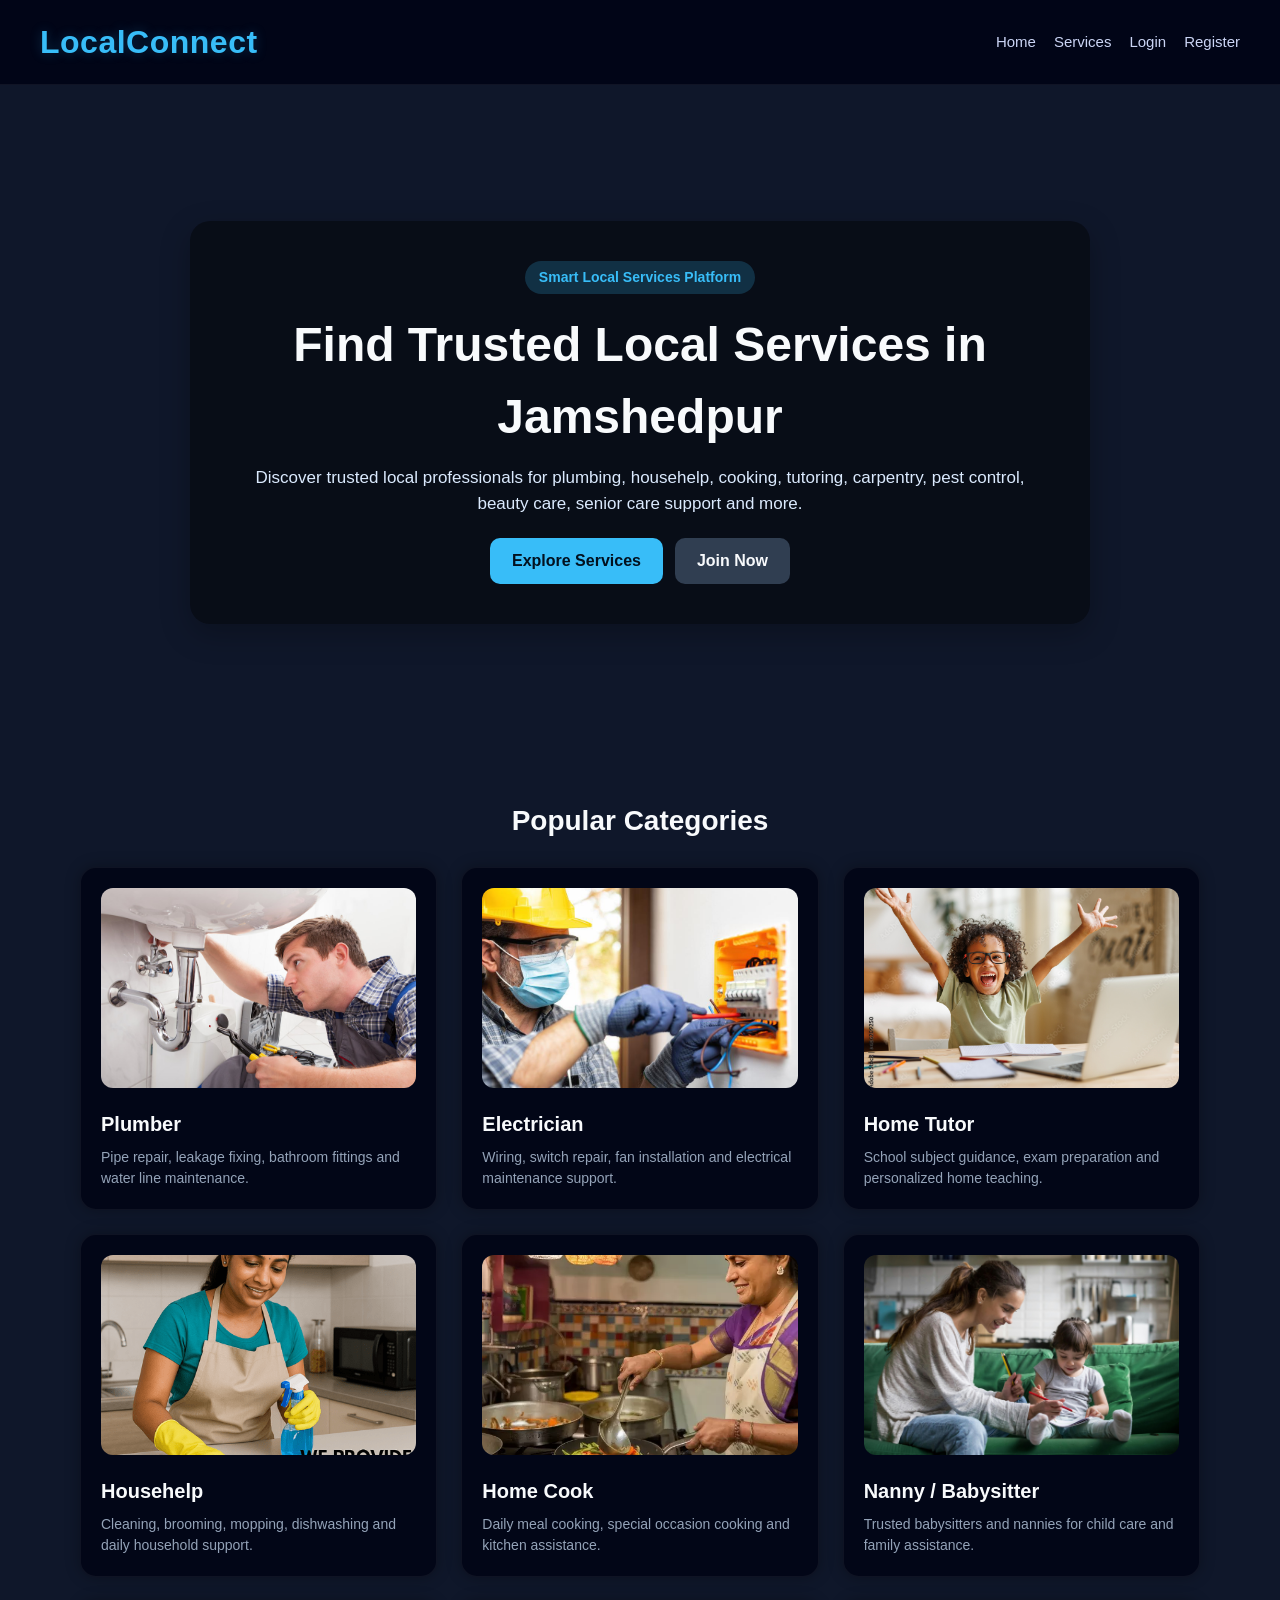
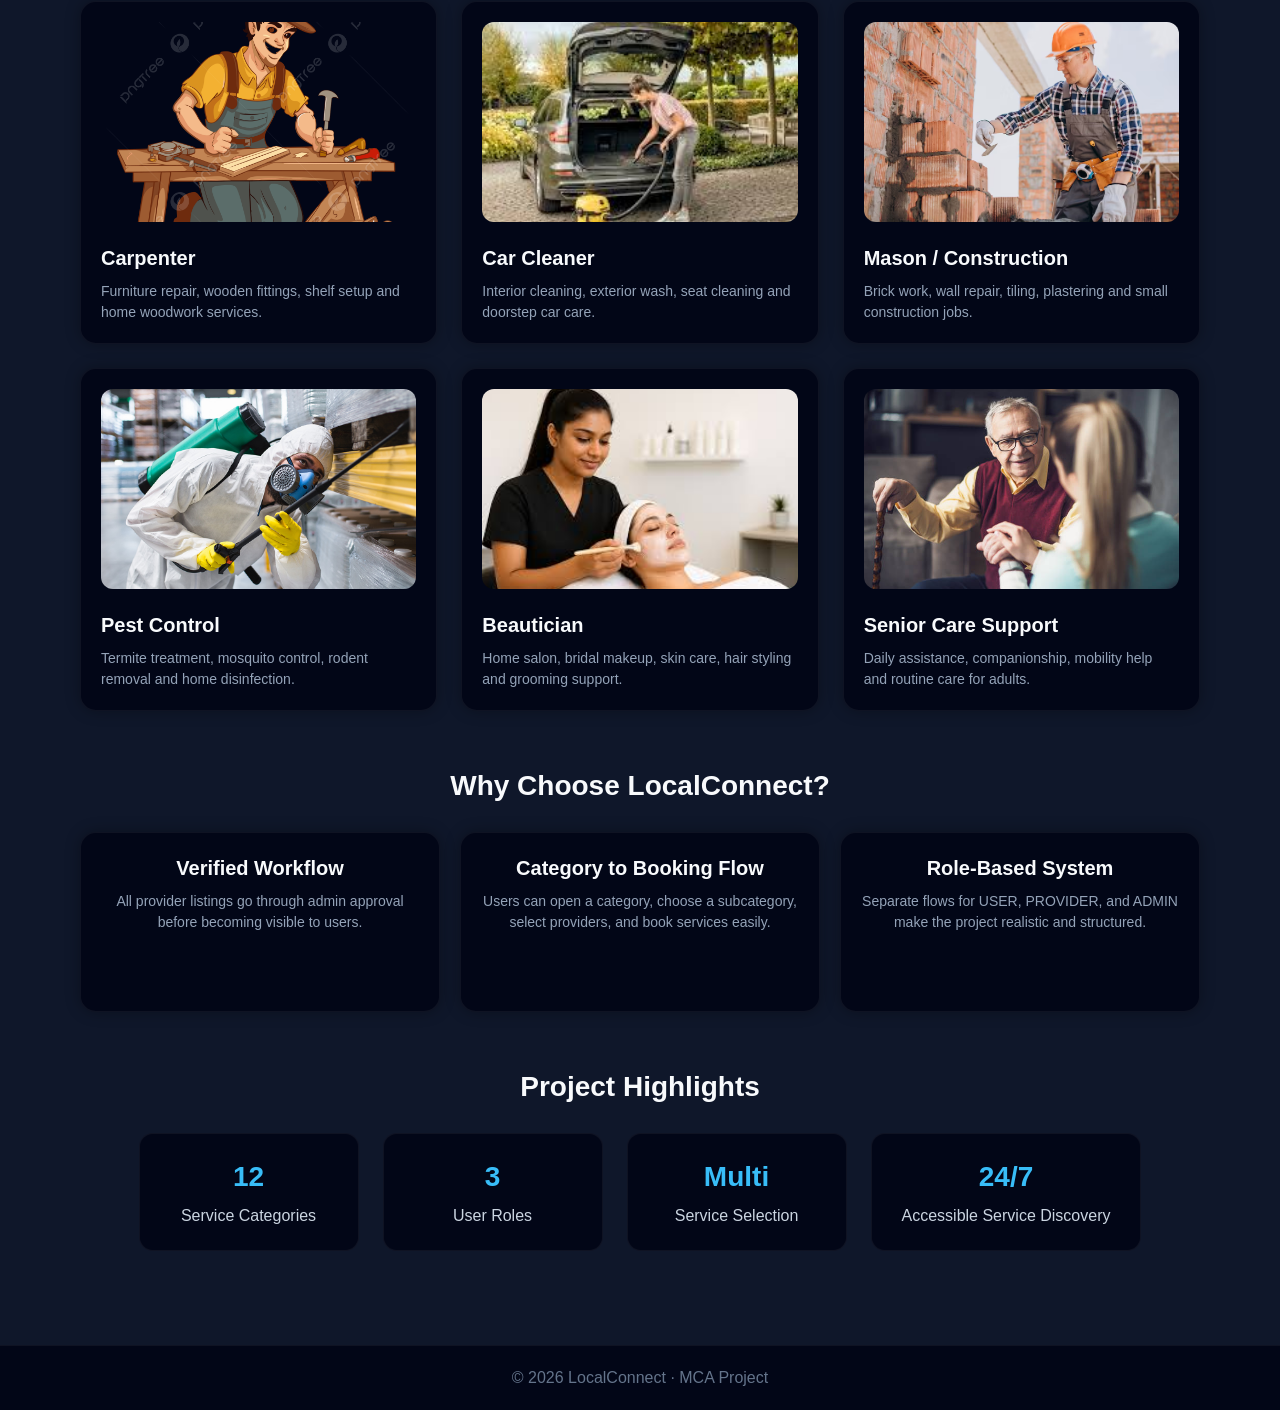
==== frontend/index.html @ 4f7c984b "Initial commit: Add existing project files" ====
<!DOCTYPE html>
<html lang="en">
<head>
    <meta charset="UTF-8">
    <meta name="viewport" content="width=device-width, initial-scale=1.0">
    <title>LocalConnect</title>
    <link rel="stylesheet" href="css/style.css">
</head>
<body>

<div id="navbar"></div>

<section class="hero-video">

    <!-- Video Slider -->
    <video class="bg-video active" autoplay muted loop playsinline>
        <source src="assets/videos/hero.mp4" type="video/mp4">
    </video>

    <video class="bg-video" autoplay muted loop playsinline>
        <source src="assets/videos/c1.mp4" type="video/mp4">
    </video>

    <video class="bg-video" autoplay muted loop playsinline>
        <source src="assets/videos/t1.mp4" type="video/mp4">
    </video>

    <video class="bg-video" autoplay muted loop playsinline>
        <source src="assets/videos/t2.mp4" type="video/mp4">
    </video>

    <video class="bg-video" autoplay muted loop playsinline>
        <source src="assets/videos/p1.mp4" type="video/mp4">
    </video>

    <div class="hero-overlay">
        <span class="badge">Smart Local Services Platform</span>
        <h1>Find Trusted Local Services in Jamshedpur</h1>
        <p>
            Discover trusted local professionals for plumbing, househelp, cooking, tutoring,
            carpentry, pest control, beauty care, senior care support and more.
        </p>
        <div class="hero-buttons">
            <a class="btn" href="pages/services.html">Explore Services</a>
            <a class="btn secondary-btn" href="pages/register.html">Join Now</a>
        </div>
    </div>
</section>

<div class="page">
    <section class="section">
        <h2 class="section-title">Popular Categories</h2>

        <div class="category-grid">

            <a class="card category-card" href="pages/category.html?name=Plumber">
                <img src="assets/images/plumber.jpeg" alt="Plumber" class="card-image">
                <h3>Plumber</h3>
                <p>Pipe repair, leakage fixing, bathroom fittings and water line maintenance.</p>
            </a>

            <a class="card category-card" href="pages/category.html?name=Electrician">
                <img src="assets/images/electrician.jpg" alt="Electrician" class="card-image">
                <h3>Electrician</h3>
                <p>Wiring, switch repair, fan installation and electrical maintenance support.</p>
            </a>

            <a class="card category-card" href="pages/category.html?name=Tutor">
                <img src="assets/images/TUTOR.jpg" alt="Tutor" class="card-image">
                <h3>Home Tutor</h3>
                <p>School subject guidance, exam preparation and personalized home teaching.</p>
            </a>

            <a class="card category-card" href="pages/category.html?name=Househelp">
                <img src="assets/images/househelp.png" alt="Househelp" class="card-image">
                <h3>Househelp</h3>
                <p>Cleaning, brooming, mopping, dishwashing and daily household support.</p>
            </a>

            <a class="card category-card" href="pages/category.html?name=Cook">
                <img src="assets/images/default-service.webp" alt="Cook" class="card-image">
                <h3>Home Cook</h3>
                <p>Daily meal cooking, special occasion cooking and kitchen assistance.</p>
            </a>

            <a class="card category-card" href="pages/category.html?name=Babysitter">
                <img src="assets/images/BABYSITTER.jpg" alt="Babysitter" class="card-image">
                <h3>Nanny / Babysitter</h3>
                <p>Trusted babysitters and nannies for child care and family assistance.</p>
            </a>

            <a class="card category-card" href="pages/category.html?name=Carpenter">
                <img src="assets/images/cc.png" alt="Carpenter" class="card-image">
                <h3>Carpenter</h3>
                <p>Furniture repair, wooden fittings, shelf setup and home woodwork services.</p>
            </a>

            <a class="card category-card" href="pages/category.html?name=Car Cleaner">
                <img src="assets/images/clener.jpg" alt="Car Cleaner" class="card-image">
                <h3>Car Cleaner</h3>
                <p>Interior cleaning, exterior wash, seat cleaning and doorstep car care.</p>
            </a>

            <a class="card category-card" href="pages/category.html?name=Mason">
                <img src="assets/images/mson.avif" alt="Mason / Construction" class="card-image">
                <h3>Mason / Construction</h3>
                <p>Brick work, wall repair, tiling, plastering and small construction jobs.</p>
            </a>

            <a class="card category-card" href="pages/category.html?name=Pest Control">
                <img src="assets/images/pest.jpg" alt="Pest Control" class="card-image">
                <h3>Pest Control</h3>
                <p>Termite treatment, mosquito control, rodent removal and home disinfection.</p>
            </a>

            <a class="card category-card" href="pages/category.html?name=Beautician">
                <img src="assets/images/bb.jpg" alt="Beautician" class="card-image">
                <h3>Beautician</h3>
                <p>Home salon, bridal makeup, skin care, hair styling and grooming support.</p>
            </a>

            <a class="card category-card" href="pages/category.html?name=Senior Care Support">
                <img src="assets/images/dd.jpg" alt="Senior Care Support" class="card-image">
                <h3>Senior Care Support</h3>
                <p>Daily assistance, companionship, mobility help and routine care for adults.</p>
            </a>

        </div>
    </section>

    <section class="section">
        <h2 class="section-title">Why Choose LocalConnect?</h2>
        <div class="grid">
            <div class="card feature-card">
                <h3>Verified Workflow</h3>
                <p>All provider listings go through admin approval before becoming visible to users.</p>
            </div>
            <div class="card feature-card">
                <h3>Category to Booking Flow</h3>
                <p>Users can open a category, choose a subcategory, select providers, and book services easily.</p>
            </div>
            <div class="card feature-card">
                <h3>Role-Based System</h3>
                <p>Separate flows for USER, PROVIDER, and ADMIN make the project realistic and structured.</p>
            </div>
        </div>
    </section>

    <section class="section">
        <h2 class="section-title">Project Highlights</h2>
        <div class="stats">
            <div class="stat-box">
                <h3>12</h3>
                <p>Service Categories</p>
            </div>
            <div class="stat-box">
                <h3>3</h3>
                <p>User Roles</p>
            </div>
            <div class="stat-box">
                <h3>Multi</h3>
                <p>Service Selection</p>
            </div>
            <div class="stat-box">
                <h3>24/7</h3>
                <p>Accessible Service Discovery</p>
            </div>
        </div>
    </section>
</div>

<div class="footer">
    © 2026 LocalConnect · MCA Project
</div>

<script src="js/main.js"></script>
<script>
    renderNavbar("navbar", "");
</script>
</body>
</html>
---- frontend/css/style.css ----
* {
    margin: 0;
    padding: 0;
    box-sizing: border-box;
    font-family: "Segoe UI", sans-serif;
}

:root {
    --bg-main: #0f172a;
    --bg-card: #020617;
    --bg-soft: #111827;
    --primary: #38bdf8;
    --primary-dark: #02111f;
    --text-main: #e2e8f0;
    --text-light: #f8fafc;
    --text-muted: #94a3b8;
    --danger: #ef4444;
    --success: #22c55e;
    --border: rgba(255,255,255,0.06);
}

body {
    background: var(--bg-main);
    color: var(--text-main);
    line-height: 1.5;
}

a {
    text-decoration: none;
    color: inherit;
}

.navbar {
    display: flex;
    justify-content: space-between;
    align-items: center;
    padding: 18px 40px;
    background: rgba(2, 6, 23, 0.96);
    position: sticky;
    top: 0;
    z-index: 100;
    border-bottom: 1px solid var(--border);
}

.logo {
    font-size: 32px;
    font-weight: 800;
    letter-spacing: 0.5px;
    color: var(--primary);
    text-shadow: 0 0 12px rgba(56, 189, 248, 0.25);
}

.nav-links {
    display: flex;
    gap: 18px;
    align-items: center;
    flex-wrap: wrap;
}

.nav-links a,
.nav-links button {
    color: #cbd5f5;
    background: transparent;
    border: none;
    cursor: pointer;
    font-size: 15px;
    transition: 0.3s;
}

.nav-links a:hover,
.nav-links button:hover {
    color: var(--primary);
}

.hero-video {
    position: relative;
    height: 75vh;
    overflow: hidden;
    display: flex;
    align-items: center;
    justify-content: center;
}

.bg-video {
    position: absolute;
    inset: 0;
    width: 100%;
    height: 100%;
    object-fit: cover;
    object-position: center 30%;
    opacity: 0;
    transition: opacity 1s ease-in-out;
    z-index: -1;
}

.bg-video.active {
    opacity: 1;
}
.hero-overlay {
    position: relative;
    z-index: 2;
    background: rgba(0, 0, 0, 0.45);
    padding: 40px;
    border-radius: 20px;
    text-align: center;
    max-width: 900px;
    width: 90%;
    margin: auto;
    box-shadow: 0 10px 30px rgba(0,0,0,0.25);
}

.badge {
    display: inline-block;
    margin-bottom: 15px;
    padding: 6px 14px;
    border-radius: 20px;
    background: rgba(56, 189, 248, 0.2);
    color: var(--primary);
    font-size: 14px;
    font-weight: 600;
}

.hero-overlay h1 {
    font-size: clamp(2rem, 5vw, 3rem);
    margin-bottom: 12px;
    color: var(--text-light);
}

.hero-overlay p {
    color: #dbeafe;
    margin-bottom: 22px;
    font-size: 17px;
}

.hero-buttons {
    display: flex;
    justify-content: center;
    gap: 12px;
    flex-wrap: wrap;
}

.btn,
.btn-primary {
    background: var(--primary);
    padding: 11px 22px;
    border-radius: 10px;
    color: var(--primary-dark);
    font-weight: 700;
    border: none;
    cursor: pointer;
    transition: 0.25s ease;
}

.btn:hover,
.btn-primary:hover {
    transform: translateY(-2px);
    opacity: 0.95;
}

.secondary-btn {
    background: rgba(51, 65, 85, 0.95);
    color: var(--text-light);
}

.danger {
    background: var(--danger);
    color: #fff;
}

.success {
    background: var(--success);
    color: #fff;
}

.page {
    max-width: 1200px;
    margin: 0 auto;
    padding: 40px;
}

.section {
    margin-bottom: 54px;
}

.section-title {
    text-align: center;
    margin-bottom: 25px;
    font-size: 28px;
    color: var(--text-light);
}

.left-align {
    text-align: left;
}

.subtext {
    color: var(--text-muted);
    margin-top: 6px;
}

.grid {
    display: grid;
    grid-template-columns: repeat(auto-fit, minmax(260px, 1fr));
    gap: 20px;
    align-items: stretch;
}

/* EXACTLY 3 PER ROW ON DESKTOP */
.category-grid {
    display: grid;
    grid-template-columns: repeat(3, minmax(0, 1fr));
    gap: 24px;
}

@media (max-width: 980px) {
    .category-grid {
        grid-template-columns: repeat(2, 1fr);
    }
}

@media (max-width: 640px) {
    .category-grid {
        grid-template-columns: 1fr;
    }
}

.card {
    background: var(--bg-card);
    padding: 20px;
    border-radius: 16px;
    width: 100%;
    box-shadow: 0 0 15px rgba(0,0,0,0.3);
    transition: 0.3s;
    border: 1px solid rgba(255,255,255,0.05);
}

.card:hover {
    transform: translateY(-5px);
    border-color: rgba(56, 189, 248, 0.35);
}

.category-card {
    display: block;
}

.category-card:hover {
    transform: translateY(-6px) scale(1.01);
    border-color: rgba(56, 189, 248, 0.45);
}

.card-image {
    width: 100%;
    height: 200px;
    object-fit: cover;
    border-radius: 12px;
    margin-bottom: 14px;
}

.card h3 {
    margin-bottom: 8px;
    color: var(--text-light);
    font-size: 20px;
}

.card p {
    color: var(--text-muted);
    font-size: 14px;
}

.feature-card {
    text-align: center;
    min-height: 180px;
}

.topbar {
    display: flex;
    justify-content: space-between;
    align-items: center;
    margin-bottom: 24px;
    gap: 18px;
    flex-wrap: wrap;
}

.actions {
    margin-top: 12px;
    display: flex;
    gap: 10px;
    flex-wrap: wrap;
}

.stats {
    display: flex;
    justify-content: center;
    gap: 24px;
    flex-wrap: wrap;
}

.stat-box {
    background: var(--bg-card);
    padding: 22px 30px;
    border-radius: 14px;
    text-align: center;
    min-width: 220px;
    border: 1px solid rgba(255,255,255,0.05);
}

.stat-box h3 {
    color: var(--primary);
    font-size: 28px;
    margin-bottom: 6px;
}

.stat-box p {
    color: #cbd5e1;
}

.auth-box {
    background: var(--bg-card);
    padding: 30px;
    max-width: 520px;
    margin: 60px auto;
    border-radius: 14px;
    border: 1px solid rgba(255,255,255,0.05);
}

.wide-box {
    max-width: 560px;
}

.auth-box h2 {
    color: var(--primary);
    margin-bottom: 18px;
    text-align: center;
}

.auth-box input,
.auth-box textarea,
.auth-box select {
    width: 100%;
    padding: 12px;
    margin-bottom: 12px;
    border-radius: 8px;
    background: var(--bg-main);
    color: white;
    outline: none;
    border: 1px solid var(--border);
}

.auth-box textarea {
    min-height: 110px;
}

.auth-box button {
    width: 100%;
    background: var(--primary);
    padding: 12px;
    border-radius: 10px;
    color: var(--primary-dark);
    font-weight: 700;
    border: none;
    cursor: pointer;
}

.footer {
    text-align: center;
    padding: 20px;
    background: var(--bg-card);
    color: #64748b;
    border-top: 1px solid rgba(255,255,255,0.05);
}

/* CATEGORY PAGE */
.subcategory-card {
    cursor: pointer;
}

.subcategory-card.active {
    border-color: var(--primary);
    box-shadow: 0 0 0 1px rgba(56,189,248,0.3);
}

.selected-count {
    color: #f8fafc;
    font-weight: 700;
    font-size: 16px;
}

.selected-count {
    color: var(--text-light);
    font-weight: 600;
}

.selection-row {
    display: flex;
    align-items: center;
    justify-content: space-between;
    gap: 12px;
    margin-top: 12px;
    flex-wrap: wrap;
}

.checkbox-wrap {
    display: flex;
    align-items: center;
    gap: 8px;
    color: var(--text-light);
}

.status-pill {
    display: inline-block;
    padding: 6px 10px;
    border-radius: 999px;
    background: rgba(56, 189, 248, 0.15);
    color: var(--primary);
    font-size: 12px;
    font-weight: 700;
    margin-bottom: 10px;
}

.info-message {
    margin-top: 14px;
    color: var(--primary);
    text-align: center;
}

@media (max-width: 768px) {
    .hero-overlay p {
        font-size: 15px;
    }

    .page {
        padding: 20px;
    }

    .navbar {
        flex-direction: column;
        gap: 14px;
    }

    .hero-video {
        height: 70vh;
    }

    .service-toolbar {
        align-items: stretch;
    }
}
.toolbar-actions {
    display: flex;
    gap: 12px;
    flex-wrap: wrap;
    margin-top: 10px;
}

.toolbar-btn {
    min-width: 220px;
    padding: 14px 22px;
    border: none;
    border-radius: 12px;
    font-size: 15px;
    font-weight: 700;
    cursor: pointer;
    transition: 0.25s ease;
}

.toolbar-btn:hover {
    transform: translateY(-2px);
    opacity: 0.96;
}

.primary-toolbar-btn {
    background: #38bdf8;
    color: #02111f;
}

.danger-toolbar-btn {
    background: #ef4444;
    color: #ffffff;
}
.category-layout {
    display: grid;
    grid-template-columns: 320px 1fr;
    gap: 24px;
    align-items: start;
}

.subcategory-panel,
.provider-panel {
    min-width: 0;
}

.subcategory-list {
    display: flex;
    flex-direction: column;
    gap: 12px;
}

.subcategory-item {
    width: 100%;
    display: flex;
    align-items: center;
    justify-content: space-between;
    gap: 12px;
    background: #020617;
    color: #e2e8f0;
    border: 1px solid rgba(255,255,255,0.06);
    border-radius: 14px;
    padding: 16px 18px;
    cursor: pointer;
    transition: 0.25s ease;
    text-align: left;
}

.subcategory-item:hover,
.subcategory-item.active {
    border-color: rgba(56, 189, 248, 0.45);
    background: #111827;
    transform: translateY(-1px);
}

.subcategory-name {
    font-weight: 700;
}

.subcategory-arrow {
    color: #38bdf8;
    font-size: 22px;
    line-height: 1;
}

.service-list-view {
    display: flex;
    flex-direction: column;
    gap: 16px;
}

.service-row {
    display: grid;
    grid-template-columns: 120px 1fr;
    gap: 16px;
    background: #020617;
    border: 1px solid rgba(255,255,255,0.06);
    border-radius: 16px;
    padding: 16px;
    align-items: start;
}

.service-row-image-wrap {
    width: 120px;
    height: 120px;
}

.service-row-image {
    width: 100%;
    height: 100%;
    object-fit: cover;
    border-radius: 12px;
}

.service-row-content {
    min-width: 0;
}

.service-row-top {
    display: flex;
    justify-content: space-between;
    gap: 16px;
    align-items: flex-start;
    flex-wrap: wrap;
    margin-bottom: 8px;
}

.service-row-title {
    margin: 6px 0 4px;
    color: #f8fafc;
    font-size: 22px;
}

.service-provider-name {
    color: #38bdf8;
    font-weight: 700;
    font-size: 15px;
}

.service-price {
    font-size: 22px;
    font-weight: 800;
    color: #f8fafc;
    white-space: nowrap;
}

.service-meta {
    color: #cbd5e1;
    margin-bottom: 8px;
    font-size: 14px;
}

.service-description {
    color: #94a3b8;
    margin-bottom: 14px;
    font-size: 14px;
}

.service-row-actions {
    display: flex;
    justify-content: space-between;
    gap: 12px;
    flex-wrap: wrap;
    align-items: center;
}

.row-book-btn {
    background: #38bdf8;
    color: #02111f;
    border: none;
    border-radius: 10px;
    padding: 12px 18px;
    font-weight: 700;
    cursor: pointer;
    min-width: 140px;
}

.toolbar-actions {
    display: flex;
    gap: 12px;
    flex-wrap: wrap;
    margin-top: 10px;
}

.toolbar-btn {
    min-width: 220px;
    padding: 14px 22px;
    border: none;
    border-radius: 12px;
    font-size: 15px;
    font-weight: 700;
    cursor: pointer;
    transition: 0.25s ease;
}

.toolbar-btn:hover {
    transform: translateY(-2px);
    opacity: 0.96;
}

.primary-toolbar-btn {
    background: #38bdf8;
    color: #02111f;
}

.danger-toolbar-btn {
    background: #ef4444;
    color: #ffffff;
}

@media (max-width: 980px) {
    .category-layout {
        grid-template-columns: 1fr;
    }
}

@media (max-width: 640px) {
    .service-row {
        grid-template-columns: 1fr;
    }

    .service-row-image-wrap {
        width: 100%;
        height: 180px;
    }
}
.subcategory-list {
    display: flex;
    flex-direction: column;
    gap: 12px;
}

.subcategory-item {
    padding: 16px;
    background: #020617;
    border: 1px solid rgba(255,255,255,0.05);
    border-radius: 12px;
    cursor: pointer;
    display: flex;
    justify-content: space-between;
    font-weight: 600;
}

.subcategory-item:hover {
    border-color: #38bdf8;
    transform: translateY(-2px);
}
.category-video {
    position: relative;
    height: 300px;
    overflow: hidden;
}

.category-layout {
    display: grid;
    grid-template-columns: 300px 1fr;
    gap: 20px;
}

.subcategory-list {
    display: flex;
    flex-direction: column;
    gap: 10px;
}

.subcategory-item {
    padding: 12px;
    background: #020617;
    border-radius: 10px;
    cursor: pointer;
}

.service-list-view {
    display: flex;
    flex-direction: column;
    gap: 15px;
}

.service-row {
    display: flex;
    gap: 15px;
    padding: 15px;
    background: #020617;
    border-radius: 12px;
}

.service-row-image {
    width: 100px;
    height: 100px;
    object-fit: cover;
}
.category-hero {
    position: relative;
    min-height: 260px;
    overflow: hidden;
    display: flex;
    align-items: flex-end;
    justify-content: flex-start;
    background: #020617;
}

.category-hero-overlay {
    position: relative;
    z-index: 2;
    width: 100%;
    padding: 48px 40px;
    background: linear-gradient(to top, rgba(2, 6, 23, 0.85), rgba(2, 6, 23, 0.35));
    color: #f8fafc;
}

.category-layout {
    display: grid;
    grid-template-columns: 320px 1fr;
    gap: 24px;
    align-items: start;
}

.subcategory-panel,
.provider-panel {
    min-width: 0;
}

.subcategory-list {
    display: flex;
    flex-direction: column;
    gap: 12px;
}

.subcategory-item {
    width: 100%;
    display: flex;
    align-items: center;
    justify-content: space-between;
    gap: 12px;
    background: #020617;
    color: #e2e8f0;
    border: 1px solid rgba(255,255,255,0.06);
    border-radius: 14px;
    padding: 16px 18px;
    cursor: pointer;
    transition: 0.25s ease;
    text-align: left;
}

.subcategory-item:hover,
.subcategory-item.active {
    border-color: rgba(56, 189, 248, 0.45);
    background: #111827;
    transform: translateY(-1px);
}

.subcategory-name {
    font-weight: 700;
}

.subcategory-arrow {
    color: #38bdf8;
    font-size: 22px;
    line-height: 1;
}

.service-list-view {
    display: flex;
    flex-direction: column;
    gap: 16px;
}

.service-row {
    display: grid;
    grid-template-columns: 120px 1fr;
    gap: 16px;
    background: #020617;
    border: 1px solid rgba(255,255,255,0.06);
    border-radius: 16px;
    padding: 16px;
    align-items: start;
}

.service-row-image-wrap {
    width: 120px;
    height: 120px;
}

.service-row-image {
    width: 100%;
    height: 100%;
    object-fit: cover;
    border-radius: 12px;
}

.service-row-content {
    min-width: 0;
}

.service-row-top {
    display: flex;
    justify-content: space-between;
    gap: 16px;
    align-items: flex-start;
    flex-wrap: wrap;
    margin-bottom: 8px;
}

.service-row-title {
    margin: 6px 0 4px;
    color: #f8fafc;
    font-size: 22px;
}

.service-provider-name {
    color: #38bdf8;
    font-weight: 700;
    font-size: 15px;
}

.service-price {
    font-size: 22px;
    font-weight: 800;
    color: #f8fafc;
    white-space: nowrap;
}

.service-meta {
    color: #cbd5e1;
    margin-bottom: 8px;
    font-size: 14px;
}

.service-description {
    color: #94a3b8;
    margin-bottom: 14px;
    font-size: 14px;
}

.service-row-actions {
    display: flex;
    justify-content: space-between;
    gap: 12px;
    flex-wrap: wrap;
    align-items: center;
}

.row-book-btn {
    background: #38bdf8;
    color: #02111f;
    border: none;
    border-radius: 10px;
    padding: 12px 18px;
    font-weight: 700;
    cursor: pointer;
    min-width: 140px;
}

.toolbar-actions {
    display: flex;
    gap: 12px;
    flex-wrap: wrap;
    margin-top: 10px;
}

.toolbar-btn {
    min-width: 220px;
    padding: 14px 22px;
    border: none;
    border-radius: 12px;
    font-size: 15px;
    font-weight: 700;
    cursor: pointer;
    transition: 0.25s ease;
}

.toolbar-btn:hover {
    transform: translateY(-2px);
    opacity: 0.96;
}

.primary-toolbar-btn {
    background: #38bdf8;
    color: #02111f;
}

.danger-toolbar-btn {
    background: #ef4444;
    color: #ffffff;
}

.selected-count {
    color: #f8fafc;
    font-weight: 700;
    font-size: 16px;
    margin-top: 8px;
}

.info-message {
    margin-top: 14px;
    color: #38bdf8;
}

@media (max-width: 980px) {
    .category-layout {
        grid-template-columns: 1fr;
    }
}

@media (max-width: 640px) {
    .service-row {
        grid-template-columns: 1fr;
    }

    .service-row-image-wrap {
        width: 100%;
        height: 180px;
    }
}
.services-grid-beautiful {
    display: grid;
    grid-template-columns: repeat(auto-fit, minmax(360px, 1fr));
    gap: 24px;
}

.service-beauty-card {
    background: #020617;
    border: 1px solid rgba(255,255,255,0.06);
    border-radius: 18px;
    overflow: hidden;
    box-shadow: 0 12px 28px rgba(0,0,0,0.28);
    transition: transform 0.25s ease, border-color 0.25s ease;
}

.service-beauty-card:hover {
    transform: translateY(-4px);
    border-color: rgba(56, 189, 248, 0.35);
}

.service-beauty-image-wrap {
    position: relative;
    width: 100%;
    height: 230px;
    background: #0f172a;
}

.service-beauty-image {
    width: 100%;
    height: 100%;
    object-fit: cover;
    display: block;
}

.service-badge {
    position: absolute;
    top: 14px;
    left: 14px;
    background: rgba(2, 132, 199, 0.92);
    color: #fff;
    font-size: 12px;
    font-weight: 700;
    padding: 7px 12px;
    border-radius: 999px;
}

.service-beauty-content {
    padding: 20px;
}

.service-beauty-top {
    display: flex;
    justify-content: space-between;
    align-items: flex-start;
    gap: 16px;
    margin-bottom: 12px;
}

.service-beauty-top h3 {
    margin: 8px 0 6px;
    color: #f8fafc;
    font-size: 20px;
    line-height: 1.3;
}

.provider-line {
    color: #38bdf8;
    font-weight: 600;
    margin: 0;
}

.price-box {
    color: #f8fafc;
    font-size: 28px;
    font-weight: 800;
    white-space: nowrap;
}

.service-chip {
    display: inline-block;
    background: rgba(56, 189, 248, 0.14);
    color: #38bdf8;
    font-size: 12px;
    font-weight: 700;
    padding: 7px 12px;
    border-radius: 999px;
}

.service-meta-line {
    display: flex;
    gap: 18px;
    flex-wrap: wrap;
    color: #cbd5e1;
    font-size: 14px;
    margin-bottom: 12px;
}

.service-desc {
    color: #94a3b8;
    font-size: 15px;
    line-height: 1.6;
    margin-bottom: 18px;
}

.service-actions-row {
    display: flex;
    justify-content: flex-end;
}

.primary-action-btn {
    background: #38bdf8;
    color: #02111f;
    border: none;
    border-radius: 12px;
    padding: 12px 20px;
    font-weight: 800;
    cursor: pointer;
    transition: transform 0.2s ease, opacity 0.2s ease;
}

.primary-action-btn:hover {
    transform: translateY(-2px);
    opacity: 0.96;
}

@media (max-width: 540px) {
    .services-grid-beautiful {
        grid-template-columns: 1fr;
    }

    .service-beauty-image-wrap {
        height: 200px;
    }

    .service-beauty-top {
        flex-direction: column;
    }

    .price-box {
        font-size: 24px;
    }
}
.success-page-card {
    max-width: 760px;
    margin: 30px auto;
    background: #020617;
    border: 1px solid rgba(255,255,255,0.06);
    border-radius: 22px;
    padding: 36px 30px;
    text-align: center;
    box-shadow: 0 18px 40px rgba(0,0,0,0.28);
}

.success-icon {
    width: 84px;
    height: 84px;
    margin: 0 auto 18px;
    border-radius: 50%;
    background: rgba(34, 197, 94, 0.14);
    color: #22c55e;
    display: flex;
    align-items: center;
    justify-content: center;
    font-size: 42px;
    font-weight: 900;
}

.success-page-card h1 {
    color: #f8fafc;
    font-size: 40px;
    margin-bottom: 12px;
}

.success-message {
    color: #cbd5e1;
    font-size: 18px;
    margin-bottom: 24px;
}

.success-details-box {
    background: #0f172a;
    border: 1px solid rgba(255, 255, 255, 0.06);
    border-radius: 16px;
    padding: 22px;
}
.success-actions {
    justify-content: center;
    gap: 14px;
    margin-top: 18px;
    flex-wrap: wrap;
}
.dashboard-hero {
    background: linear-gradient(135deg, rgba(56, 189, 248, 0.16), rgba(2, 6, 23, 0.96));
    border: 1px solid rgba(255,255,255,0.06);
    border-radius: 24px;
    padding: 30px;
    margin-bottom: 28px;
    display: flex;
    justify-content: space-between;
    align-items: center;
    gap: 20px;
    flex-wrap: wrap;
    box-shadow: 0 16px 36px rgba(0,0,0,0.25);
}

.dashboard-hero h1 {
    font-size: clamp(2rem, 4vw, 3rem);
    color: #f8fafc;
    margin: 12px 0 8px;
}

.dashboard-hero-actions {
    display: flex;
    gap: 12px;
    flex-wrap: wrap;
}

.dashboard-stats {
    display: grid;
    grid-template-columns: repeat(4, minmax(0, 1fr));
    gap: 18px;
}

.dashboard-stat-card {
    background: #020617;
    border: 1px solid rgba(255,255,255,0.06);
    border-radius: 18px;
    padding: 22px;
    box-shadow: 0 10px 28px rgba(0,0,0,0.22);
}

.dashboard-stat-card h3 {
    color: #38bdf8;
    font-size: 28px;
    margin-bottom: 8px;
}

.dashboard-stat-card p {
    color: #cbd5e1;
    font-size: 14px;
}

.dashboard-profile-card {
    background: #020617;
    border: 1px solid rgba(255,255,255,0.06);
    border-radius: 20px;
    padding: 24px;
    box-shadow: 0 10px 28px rgba(0,0,0,0.22);
}

.dashboard-profile-top {
    display: flex;
    align-items: center;
    gap: 16px;
    margin-bottom: 20px;
}

.dashboard-profile-top h3 {
    color: #f8fafc;
    margin-bottom: 4px;
    font-size: 24px;
}

.dashboard-profile-top p {
    color: #94a3b8;
}

.dashboard-avatar {
    width: 64px;
    height: 64px;
    border-radius: 50%;
    background: linear-gradient(135deg, #38bdf8, #0f172a);
    color: #fff;
    display: flex;
    align-items: center;
    justify-content: center;
    font-size: 26px;
    font-weight: 800;
}

.dashboard-profile-grid {
    display: grid;
    grid-template-columns: repeat(4, minmax(0, 1fr));
    gap: 14px;
}

.dashboard-mini-card {
    background: #0f172a;
    border: 1px solid rgba(255,255,255,0.05);
    border-radius: 14px;
    padding: 16px;
}

.dashboard-mini-card span {
    display: block;
    color: #94a3b8;
    font-size: 13px;
    margin-bottom: 8px;
}

.dashboard-mini-card strong {
    color: #f8fafc;
    font-size: 15px;
}

.dashboard-section-head {
    margin-bottom: 16px;
}

.dashboard-card-grid {
    display: grid;
    grid-template-columns: repeat(auto-fit, minmax(320px, 1fr));
    gap: 20px;
}

.dashboard-service-card,
.dashboard-booking-card,
.empty-state-card {
    background: #020617;
    border: 1px solid rgba(255,255,255,0.06);
    border-radius: 18px;
    padding: 20px;
    box-shadow: 0 12px 30px rgba(0,0,0,0.22);
    transition: 0.25s ease;
}

.dashboard-service-card:hover,
.dashboard-booking-card:hover {
    transform: translateY(-4px);
    border-color: rgba(56, 189, 248, 0.28);
}

.dashboard-card-head {
    display: flex;
    justify-content: space-between;
    align-items: flex-start;
    gap: 12px;
    margin-bottom: 14px;
    flex-wrap: wrap;
}

.dashboard-card-head h3 {
    color: #f8fafc;
    font-size: 21px;
    margin-top: 8px;
}

.dashboard-card-desc {
    color: #94a3b8;
    margin-bottom: 14px;
    font-size: 14px;
}

.dashboard-card-grid-mini {
    display: grid;
    gap: 10px;
    color: #cbd5e1;
    font-size: 14px;
}

.small-chip {
    display: inline-block;
    padding: 6px 10px;
    border-radius: 999px;
    background: rgba(56, 189, 248, 0.14);
    color: #38bdf8;
    font-size: 12px;
    font-weight: 700;
}

.status-badge {
    display: inline-block;
    padding: 7px 12px;
    border-radius: 999px;
    font-size: 12px;
    font-weight: 800;
}

.status-success {
    background: rgba(34, 197, 94, 0.16);
    color: #22c55e;
}

.status-warning {
    background: rgba(245, 158, 11, 0.16);
    color: #f59e0b;
}

.status-danger {
    background: rgba(239, 68, 68, 0.16);
    color: #ef4444;
}

.status-info {
    background: rgba(56, 189, 248, 0.16);
    color: #38bdf8;
}

@media (max-width: 980px) {
    .dashboard-stats {
        grid-template-columns: repeat(2, 1fr);
    }

    .dashboard-profile-grid {
        grid-template-columns: repeat(2, 1fr);
    }
}

@media (max-width: 640px) {
    .dashboard-stats,
    .dashboard-profile-grid {
        grid-template-columns: 1fr;
    }

    .dashboard-hero {
        padding: 22px;
    }
}
.services-hero {
    position: relative;
    min-height: 340px;
    background:
            linear-gradient(rgba(2, 6, 23, 0.58), rgba(2, 6, 23, 0.72)),
            url("../assets/images/plumber.jpg") center/cover no-repeat;
    display: flex;
    align-items: center;
    justify-content: center;
    overflow: hidden;
}

.services-hero-overlay {
    position: relative;
    z-index: 2;
    max-width: 900px;
    width: 92%;
    margin: 0 auto;
    text-align: center;
    padding: 46px 28px;
    color: #f8fafc;
}

.services-hero-overlay h1 {
    font-size: clamp(2.1rem, 5vw, 3.3rem);
    margin: 12px 0 12px;
    color: #f8fafc;
}

.services-hero-overlay p {
    max-width: 760px;
    margin: 0 auto;
    color: #dbeafe;
    font-size: 16px;
    line-height: 1.7;
}

.services-category-grid {
    display: grid;
    grid-template-columns: repeat(3, minmax(0, 1fr));
    gap: 24px;
}

.service-category-card {
    display: block;
    background: #020617;
    border: 1px solid rgba(255,255,255,0.06);
    border-radius: 20px;
    overflow: hidden;
    box-shadow: 0 14px 30px rgba(0,0,0,0.24);
    transition: transform 0.28s ease, border-color 0.28s ease, box-shadow 0.28s ease;
}

.service-category-card:hover {
    transform: translateY(-6px);
    border-color: rgba(56, 189, 248, 0.38);
    box-shadow: 0 18px 40px rgba(0,0,0,0.3);
}

.service-category-image {
    width: 100%;
    height: 220px;
    object-fit: cover;
    display: block;
}

.service-category-content {
    padding: 20px;
}

.service-category-chip {
    display: inline-block;
    padding: 6px 12px;
    border-radius: 999px;
    background: rgba(56, 189, 248, 0.14);
    color: #38bdf8;
    font-size: 12px;
    font-weight: 800;
    margin-bottom: 12px;
}

.service-category-content h3 {
    color: #f8fafc;
    font-size: 22px;
    margin-bottom: 10px;
}

.service-category-content p {
    color: #94a3b8;
    font-size: 14px;
    line-height: 1.6;
}

@media (max-width: 980px) {
    .services-category-grid {
        grid-template-columns: repeat(2, 1fr);
    }
}

@media (max-width: 640px) {
    .services-category-grid {
        grid-template-columns: 1fr;
    }

    .service-category-image {
        height: 210px;
    }

    .services-hero {
        min-height: 280px;
    }
}
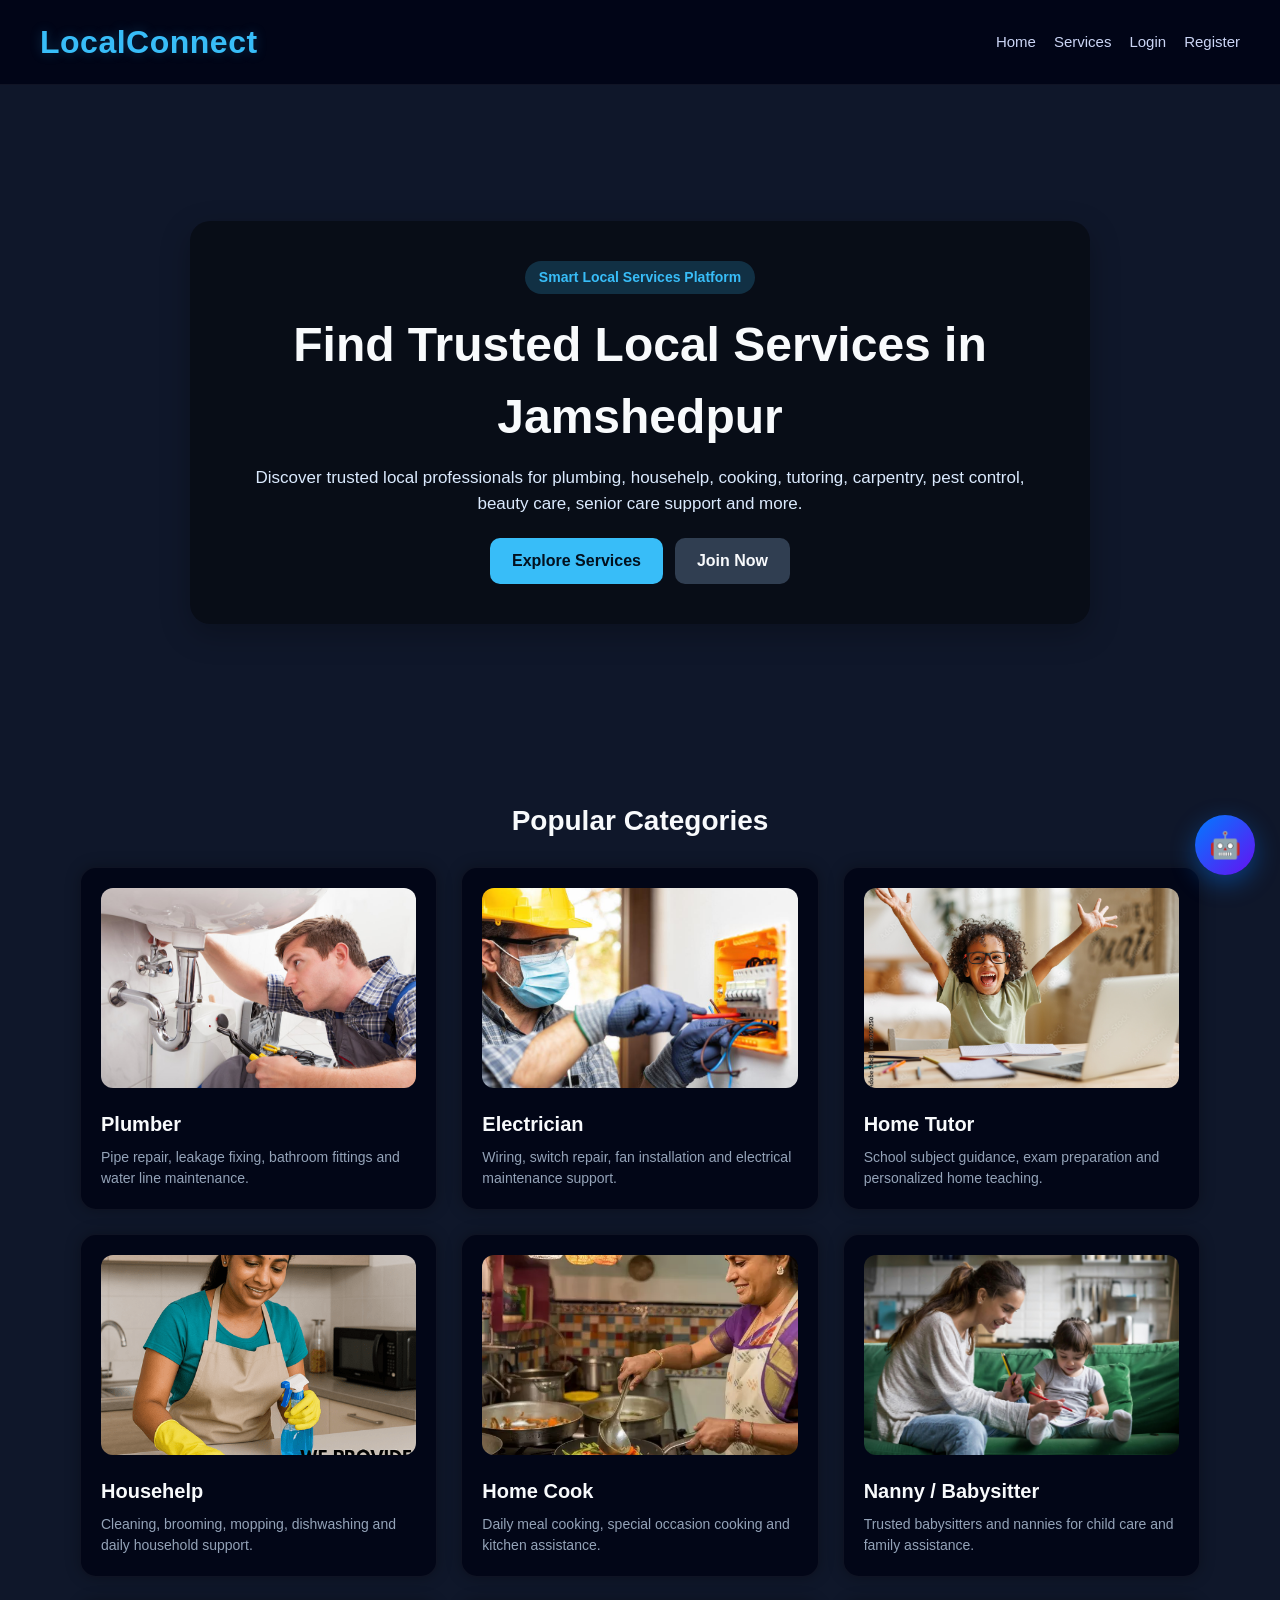
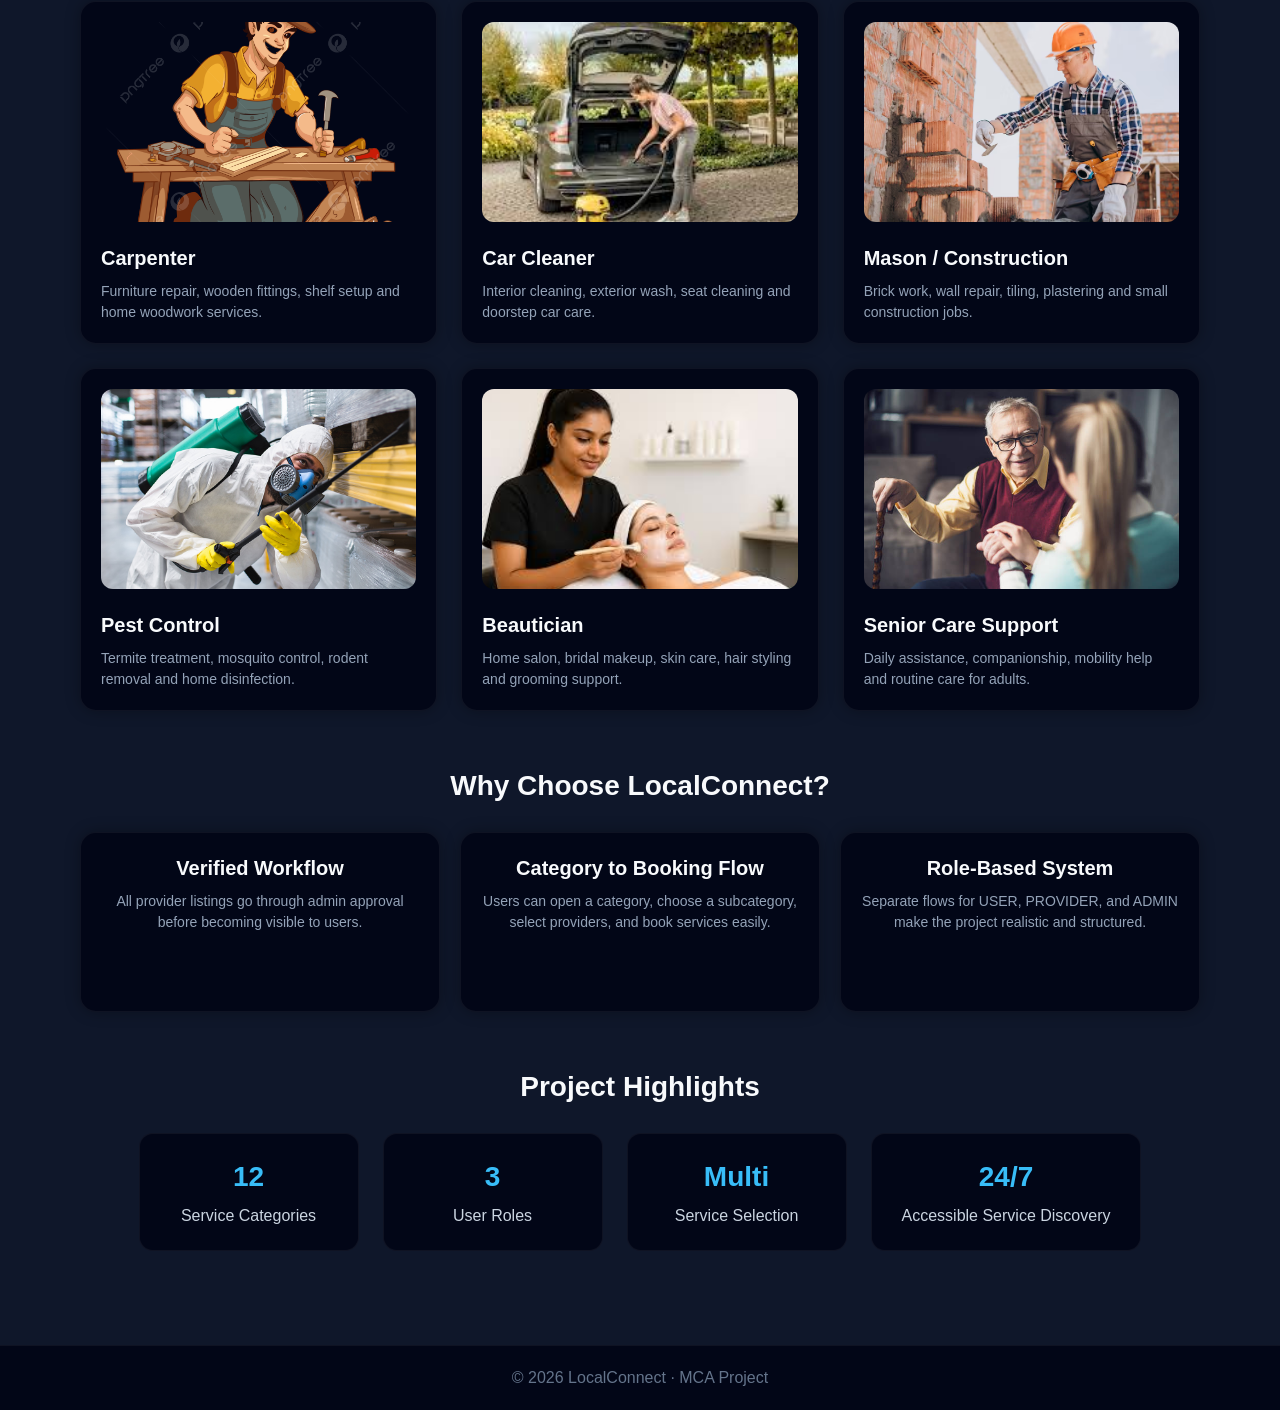
==== commit f1d0f7e3: "feat: Add Conversational AI Agent with Spring AI Tool Calling, chat widget UI, and frontend API fixe" ====
--- a/frontend/index.html
+++ b/frontend/index.html
@@ -15,7 +15,7 @@
     <!-- Video Slider -->
     <video class="bg-video active" autoplay muted loop playsinline>
         <source src="assets/videos/hero.mp4" type="video/mp4">
-    </video>
+    </video> 
 
     <video class="bg-video" autoplay muted loop playsinline>
         <source src="assets/videos/c1.mp4" type="video/mp4">
@@ -174,8 +174,9 @@
 </div>
 
 <script src="js/main.js"></script>
+<script src="js/chatbot.js"></script>
 <script>
     renderNavbar("navbar", "");
 </script>
 </body>
-</html>+</html>
